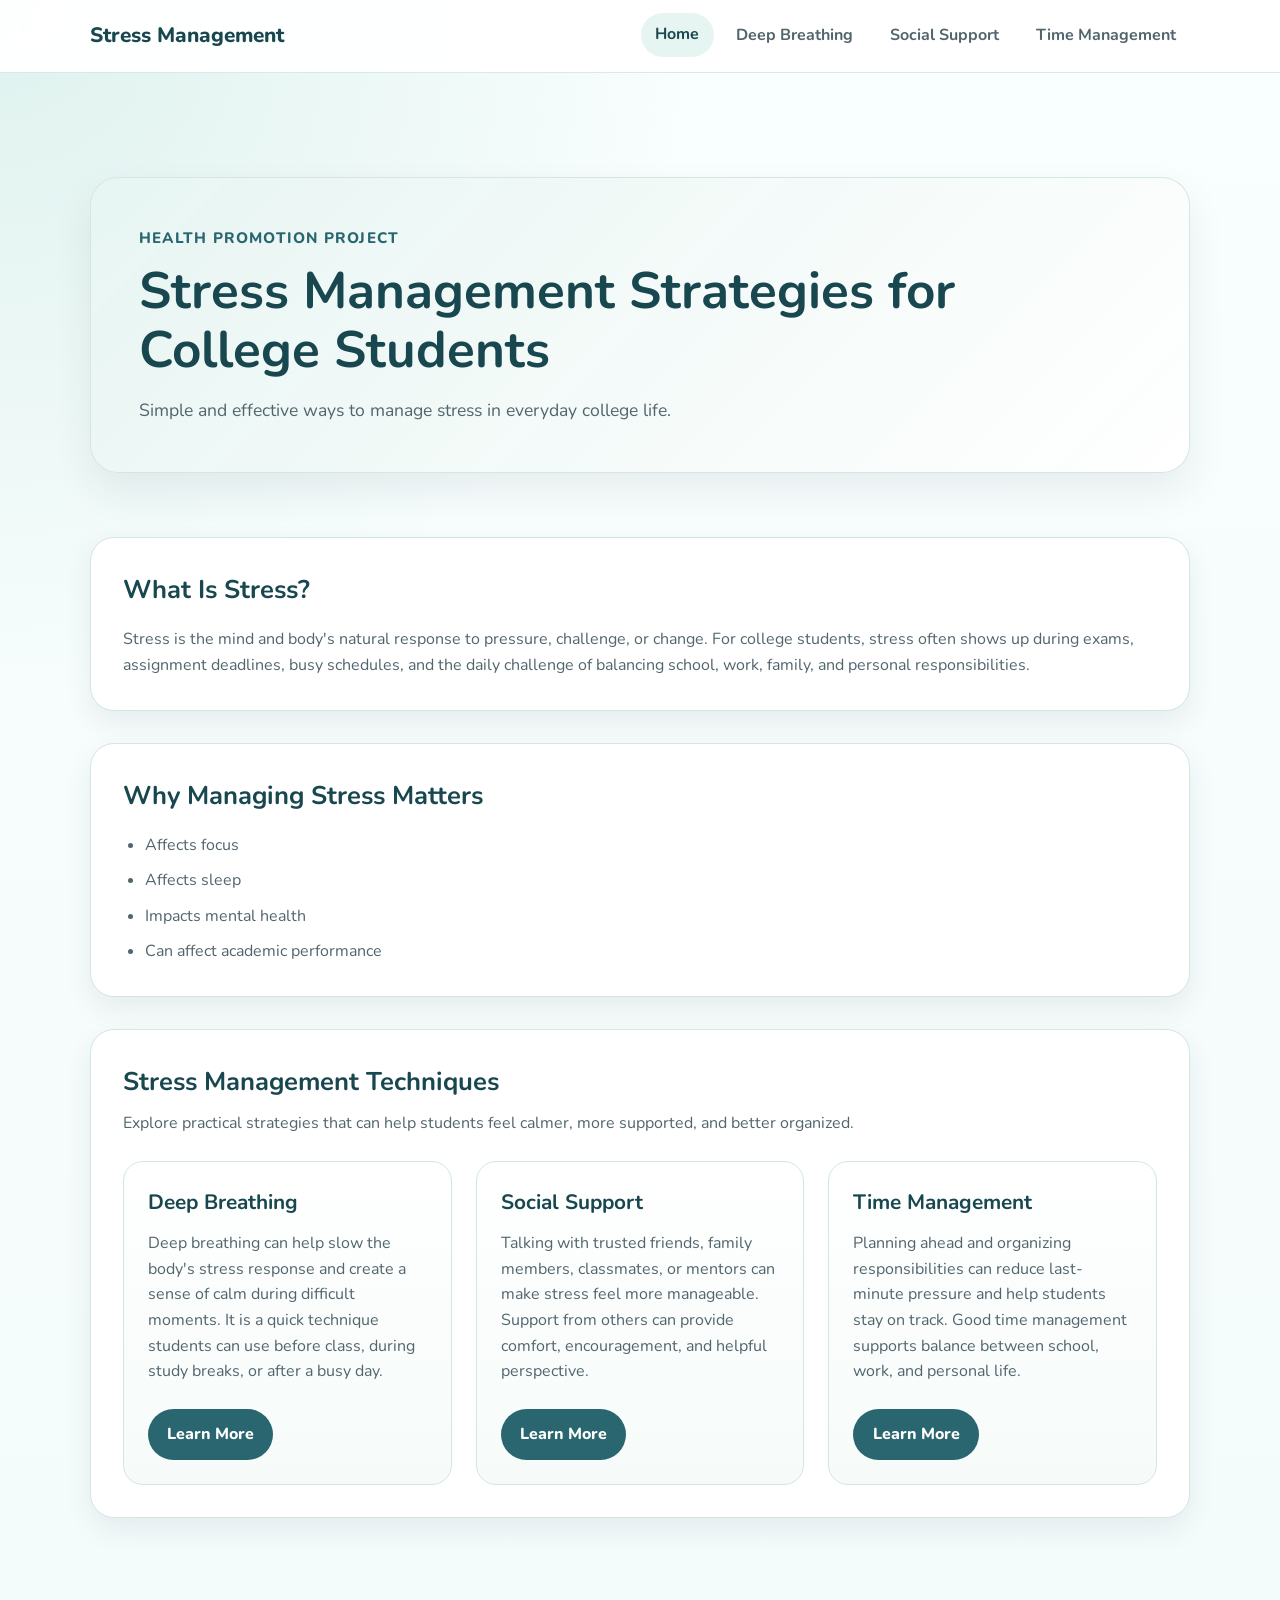
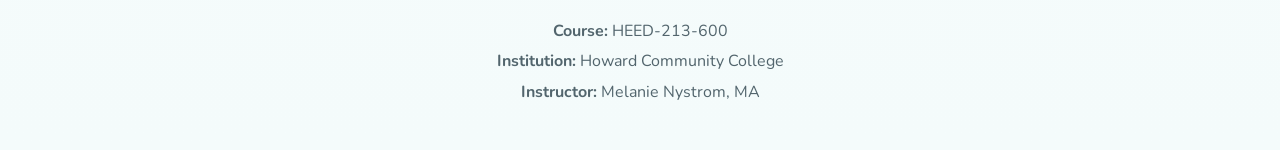
==== index.html @ 4a0eb210 "Add stress management homepage and styles Add new homepage (index.html) and stylesheet (style.css) f" ====
<!DOCTYPE html>
<html lang="en">
<head>
  <meta charset="UTF-8">
  <meta name="viewport" content="width=device-width, initial-scale=1.0">
  <title>Stress Management | Home</title>
  <link rel="preconnect" href="https://fonts.googleapis.com">
  <link rel="preconnect" href="https://fonts.gstatic.com" crossorigin>
  <link href="https://fonts.googleapis.com/css2?family=Nunito:wght@400;600;700;800&display=swap" rel="stylesheet">
  <link rel="stylesheet" href="style.css">
</head>
<body>
  <header class="site-header">
    <nav class="navbar">
      <a class="site-title" href="index.html">Stress Management</a>
      <ul class="nav-links">
        <li><a class="active" href="index.html">Home</a></li>
        <li><a href="deep-breathing.html">Deep Breathing</a></li>
        <li><a href="social-support.html">Social Support</a></li>
        <li><a href="time-management.html">Time Management</a></li>
      </ul>
    </nav>
  </header>

  <main>
    <section class="hero">
      <div class="hero-content">
        <p class="eyebrow">Health Promotion Project</p>
        <h1>Stress Management Strategies for College Students</h1>
        <p class="hero-subtitle">Simple and effective ways to manage stress in everyday college life.</p>
      </div>
    </section>

    <section class="content-section intro-section">
      <div class="section-heading">
        <h2>What Is Stress?</h2>
      </div>
      <p>
        Stress is the mind and body's natural response to pressure, challenge, or change. For college students,
        stress often shows up during exams, assignment deadlines, busy schedules, and the daily challenge of
        balancing school, work, family, and personal responsibilities.
      </p>
    </section>

    <section class="content-section reasons-section">
      <div class="section-heading">
        <h2>Why Managing Stress Matters</h2>
      </div>
      <ul class="impact-list">
        <li>Affects focus</li>
        <li>Affects sleep</li>
        <li>Impacts mental health</li>
        <li>Can affect academic performance</li>
      </ul>
    </section>

    <section class="content-section techniques-section">
      <div class="section-heading">
        <h2>Stress Management Techniques</h2>
        <p>Explore practical strategies that can help students feel calmer, more supported, and better organized.</p>
      </div>

      <div class="card-grid">
        <article class="technique-card">
          <h3>Deep Breathing</h3>
          <p>
            Deep breathing can help slow the body's stress response and create a sense of calm during difficult
            moments. It is a quick technique students can use before class, during study breaks, or after a busy day.
          </p>
          <a class="button-link" href="deep-breathing.html">Learn More</a>
        </article>

        <article class="technique-card">
          <h3>Social Support</h3>
          <p>
            Talking with trusted friends, family members, classmates, or mentors can make stress feel more manageable.
            Support from others can provide comfort, encouragement, and helpful perspective.
          </p>
          <a class="button-link" href="social-support.html">Learn More</a>
        </article>

        <article class="technique-card">
          <h3>Time Management</h3>
          <p>
            Planning ahead and organizing responsibilities can reduce last-minute pressure and help students stay on
            track. Good time management supports balance between school, work, and personal life.
          </p>
          <a class="button-link" href="time-management.html">Learn More</a>
        </article>
      </div>
    </section>
  </main>

  <footer class="site-footer">
    <p><strong>Course:</strong> HEED-213-600</p>
    <p><strong>Institution:</strong> Howard Community College</p>
    <p><strong>Instructor:</strong> Melanie Nystrom, MA</p>
  </footer>
</body>
</html>
---- style.css ----
:root {
  --bg-color: #f4fbfb;
  --surface-color: #ffffff;
  --surface-soft: #e7f5f2;
  --primary-color: #2a6670;
  --primary-dark: #18474f;
  --accent-color: #7ec6b5;
  --text-color: #22323a;
  --muted-text: #52656d;
  --border-color: #d3e6e2;
  --shadow-color: rgba(34, 50, 58, 0.08);
  --max-width: 1100px;
}

* {
  box-sizing: border-box;
}

html {
  scroll-behavior: smooth;
}

body {
  margin: 0;
  font-family: "Nunito", sans-serif;
  background:
    radial-gradient(circle at top left, rgba(126, 198, 181, 0.22), transparent 32%),
    linear-gradient(180deg, #f9fefe 0%, var(--bg-color) 100%);
  color: var(--text-color);
  line-height: 1.6;
}

a {
  color: inherit;
  text-decoration: none;
}

.site-header {
  position: sticky;
  top: 0;
  z-index: 1000;
  background: rgba(255, 255, 255, 0.94);
  backdrop-filter: blur(8px);
  border-bottom: 1px solid rgba(211, 230, 226, 0.85);
}

.navbar {
  width: min(100% - 2rem, var(--max-width));
  margin: 0 auto;
  min-height: 72px;
  display: flex;
  align-items: center;
  justify-content: space-between;
  gap: 1.5rem;
}

.site-title {
  font-size: 1.3rem;
  font-weight: 800;
  color: var(--primary-dark);
}

.nav-links {
  display: flex;
  align-items: center;
  gap: 0.5rem;
  list-style: none;
  margin: 0;
  padding: 0;
  flex-wrap: wrap;
  justify-content: flex-end;
}

.nav-links a {
  display: inline-block;
  padding: 0.6rem 0.9rem;
  border-radius: 999px;
  font-weight: 700;
  color: var(--muted-text);
  transition: background-color 0.2s ease, color 0.2s ease, transform 0.2s ease;
}

.nav-links a:hover,
.nav-links a:focus-visible,
.nav-links a.active {
  background-color: var(--surface-soft);
  color: var(--primary-dark);
  transform: translateY(-1px);
}

main {
  width: min(100% - 2rem, var(--max-width));
  margin: 0 auto;
  padding: 2rem 0 4rem;
}

.hero {
  padding: 4.5rem 0 2rem;
}

.hero-content {
  background: linear-gradient(135deg, rgba(231, 245, 242, 0.96), rgba(255, 255, 255, 0.98));
  border: 1px solid rgba(211, 230, 226, 0.95);
  border-radius: 28px;
  padding: 3rem;
  box-shadow: 0 18px 38px var(--shadow-color);
}

.eyebrow {
  margin: 0 0 0.75rem;
  font-size: 0.95rem;
  font-weight: 800;
  letter-spacing: 0.08em;
  text-transform: uppercase;
  color: var(--primary-color);
}

.hero h1 {
  margin: 0;
  font-size: clamp(2.1rem, 4vw, 3.4rem);
  line-height: 1.15;
  color: var(--primary-dark);
}

.hero-subtitle {
  max-width: 42rem;
  margin: 1rem 0 0;
  font-size: 1.1rem;
  color: var(--muted-text);
}

.content-section {
  margin-top: 2rem;
  padding: 2rem;
  background-color: var(--surface-color);
  border: 1px solid var(--border-color);
  border-radius: 24px;
  box-shadow: 0 12px 28px var(--shadow-color);
}

.section-heading {
  margin-bottom: 1rem;
}

.section-heading h2 {
  margin: 0 0 0.5rem;
  font-size: 1.6rem;
  color: var(--primary-dark);
}

.section-heading p,
.content-section p {
  margin: 0;
  color: var(--muted-text);
}

.impact-list {
  margin: 1rem 0 0;
  padding-left: 1.4rem;
  color: var(--muted-text);
}

.impact-list li + li {
  margin-top: 0.6rem;
}

.card-grid {
  display: grid;
  grid-template-columns: repeat(3, minmax(0, 1fr));
  gap: 1.5rem;
  margin-top: 1.5rem;
}

.technique-card {
  display: flex;
  flex-direction: column;
  padding: 1.5rem;
  background: linear-gradient(180deg, #ffffff 0%, #f6fbfa 100%);
  border: 1px solid var(--border-color);
  border-radius: 20px;
  min-height: 100%;
}

.technique-card h3 {
  margin: 0 0 0.75rem;
  font-size: 1.3rem;
  color: var(--primary-dark);
}

.technique-card p {
  margin: 0 0 1.5rem;
  color: var(--muted-text);
  flex-grow: 1;
}

.button-link {
  align-self: flex-start;
  padding: 0.8rem 1.2rem;
  border-radius: 999px;
  background-color: var(--primary-color);
  color: #ffffff;
  font-weight: 800;
  transition: background-color 0.2s ease, transform 0.2s ease, box-shadow 0.2s ease;
}

.button-link:hover,
.button-link:focus-visible {
  background-color: var(--primary-dark);
  transform: translateY(-2px);
  box-shadow: 0 10px 20px rgba(24, 71, 79, 0.18);
}

.site-footer {
  padding: 2rem 1rem 2.5rem;
  text-align: center;
  color: var(--muted-text);
}

.site-footer p {
  margin: 0.3rem 0;
}

@media (max-width: 860px) {
  .navbar {
    padding: 0.9rem 0;
    flex-direction: column;
    align-items: flex-start;
  }

  .nav-links {
    width: 100%;
    justify-content: flex-start;
  }

  .hero {
    padding-top: 3rem;
  }

  .hero-content,
  .content-section {
    padding: 1.6rem;
  }

  .card-grid {
    grid-template-columns: 1fr;
  }
}

@media (max-width: 520px) {
  main {
    width: min(100% - 1.2rem, var(--max-width));
    padding-bottom: 3rem;
  }

  .nav-links {
    gap: 0.3rem;
  }

  .nav-links a {
    padding: 0.55rem 0.75rem;
    font-size: 0.95rem;
  }

  .hero-content {
    border-radius: 22px;
  }

  .content-section {
    border-radius: 20px;
  }
}
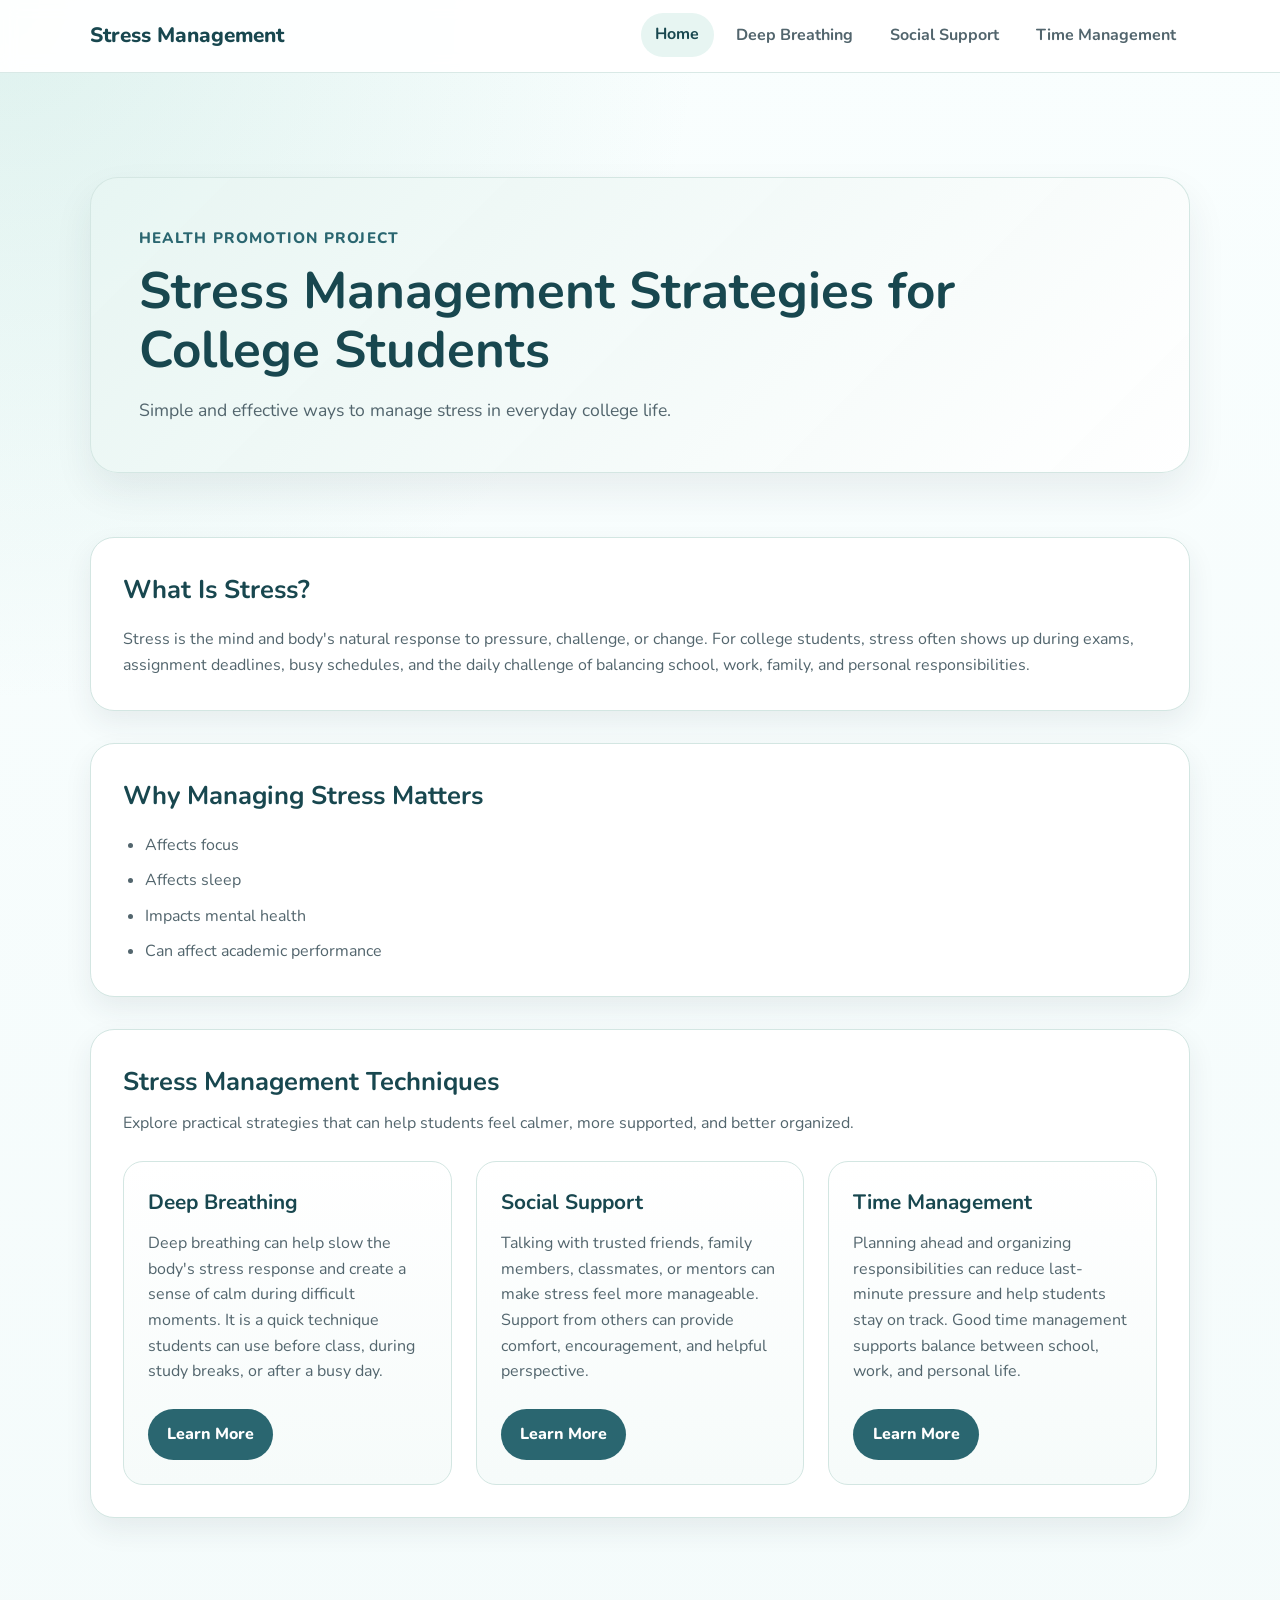
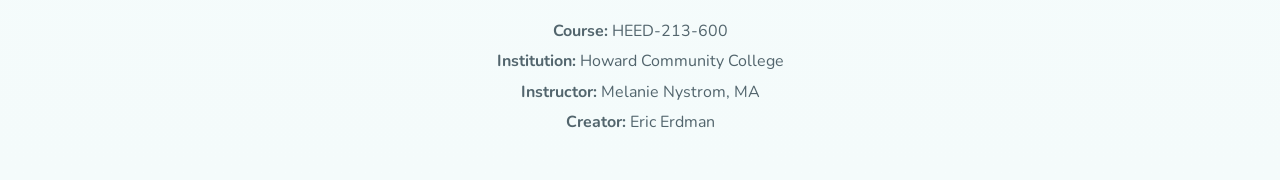
==== commit 1ca8510a: "Add creator credit to footer of pages Add a <p><strong>Creator:</strong> Eric Erdman</p> line to the" ====
--- a/index.html
+++ b/index.html
@@ -7,7 +7,7 @@
   <link rel="preconnect" href="https://fonts.googleapis.com">
   <link rel="preconnect" href="https://fonts.gstatic.com" crossorigin>
   <link href="https://fonts.googleapis.com/css2?family=Nunito:wght@400;600;700;800&display=swap" rel="stylesheet">
-  <link rel="stylesheet" href="style.css">
+  <link rel="stylesheet" href="styles/style.css">
 </head>
 <body>
   <header class="site-header">
@@ -15,9 +15,9 @@
       <a class="site-title" href="index.html">Stress Management</a>
       <ul class="nav-links">
         <li><a class="active" href="index.html">Home</a></li>
-        <li><a href="deep-breathing.html">Deep Breathing</a></li>
-        <li><a href="social-support.html">Social Support</a></li>
-        <li><a href="time-management.html">Time Management</a></li>
+        <li><a href="pages/deep-breathing.html">Deep Breathing</a></li>
+        <li><a href="pages/social-support.html">Social Support</a></li>
+        <li><a href="pages/time-management.html">Time Management</a></li>
       </ul>
     </nav>
   </header>
@@ -67,7 +67,7 @@
             Deep breathing can help slow the body's stress response and create a sense of calm during difficult
             moments. It is a quick technique students can use before class, during study breaks, or after a busy day.
           </p>
-          <a class="button-link" href="deep-breathing.html">Learn More</a>
+          <a class="button-link" href="pages/deep-breathing.html">Learn More</a>
         </article>
 
         <article class="technique-card">
@@ -76,7 +76,7 @@
             Talking with trusted friends, family members, classmates, or mentors can make stress feel more manageable.
             Support from others can provide comfort, encouragement, and helpful perspective.
           </p>
-          <a class="button-link" href="social-support.html">Learn More</a>
+          <a class="button-link" href="pages/social-support.html">Learn More</a>
         </article>
 
         <article class="technique-card">
@@ -85,7 +85,7 @@
             Planning ahead and organizing responsibilities can reduce last-minute pressure and help students stay on
             track. Good time management supports balance between school, work, and personal life.
           </p>
-          <a class="button-link" href="time-management.html">Learn More</a>
+          <a class="button-link" href="pages/time-management.html">Learn More</a>
         </article>
       </div>
     </section>
@@ -95,6 +95,7 @@
     <p><strong>Course:</strong> HEED-213-600</p>
     <p><strong>Institution:</strong> Howard Community College</p>
     <p><strong>Instructor:</strong> Melanie Nystrom, MA</p>
+    <p><strong>Creator:</strong> Eric Erdman</p>
   </footer>
 </body>
 </html>
--- a/styles/style.css
+++ b/styles/style.css
@@ -0,0 +1,322 @@
+:root {
+  --bg-color: #f4fbfb;
+  --surface-color: #ffffff;
+  --surface-soft: #e7f5f2;
+  --primary-color: #2a6670;
+  --primary-dark: #18474f;
+  --accent-color: #7ec6b5;
+  --text-color: #22323a;
+  --muted-text: #52656d;
+  --border-color: #d3e6e2;
+  --shadow-color: rgba(34, 50, 58, 0.08);
+  --max-width: 1100px;
+}
+
+* {
+  box-sizing: border-box;
+}
+
+html {
+  scroll-behavior: smooth;
+}
+
+body {
+  margin: 0;
+  font-family: "Nunito", sans-serif;
+  background:
+    radial-gradient(circle at top left, rgba(126, 198, 181, 0.22), transparent 32%),
+    linear-gradient(180deg, #f9fefe 0%, var(--bg-color) 100%);
+  color: var(--text-color);
+  line-height: 1.6;
+}
+
+a {
+  color: inherit;
+  text-decoration: none;
+}
+
+.site-header {
+  position: sticky;
+  top: 0;
+  z-index: 1000;
+  background: rgba(255, 255, 255, 0.94);
+  backdrop-filter: blur(8px);
+  border-bottom: 1px solid rgba(211, 230, 226, 0.85);
+}
+
+.navbar {
+  width: min(100% - 2rem, var(--max-width));
+  margin: 0 auto;
+  min-height: 72px;
+  display: flex;
+  align-items: center;
+  justify-content: space-between;
+  gap: 1.5rem;
+}
+
+.site-title {
+  font-size: 1.3rem;
+  font-weight: 800;
+  color: var(--primary-dark);
+}
+
+.nav-links {
+  display: flex;
+  align-items: center;
+  gap: 0.5rem;
+  list-style: none;
+  margin: 0;
+  padding: 0;
+  flex-wrap: wrap;
+  justify-content: flex-end;
+}
+
+.nav-links a {
+  display: inline-block;
+  padding: 0.6rem 0.9rem;
+  border-radius: 999px;
+  font-weight: 700;
+  color: var(--muted-text);
+  transition: background-color 0.2s ease, color 0.2s ease, transform 0.2s ease;
+}
+
+.nav-links a:hover,
+.nav-links a:focus-visible,
+.nav-links a.active {
+  background-color: var(--surface-soft);
+  color: var(--primary-dark);
+  transform: translateY(-1px);
+}
+
+main {
+  width: min(100% - 2rem, var(--max-width));
+  margin: 0 auto;
+  padding: 2rem 0 4rem;
+}
+
+.hero {
+  padding: 4.5rem 0 2rem;
+}
+
+.hero-content {
+  background: linear-gradient(135deg, rgba(231, 245, 242, 0.96), rgba(255, 255, 255, 0.98));
+  border: 1px solid rgba(211, 230, 226, 0.95);
+  border-radius: 28px;
+  padding: 3rem;
+  box-shadow: 0 18px 38px var(--shadow-color);
+}
+
+.eyebrow {
+  margin: 0 0 0.75rem;
+  font-size: 0.95rem;
+  font-weight: 800;
+  letter-spacing: 0.08em;
+  text-transform: uppercase;
+  color: var(--primary-color);
+}
+
+.hero h1 {
+  margin: 0;
+  font-size: clamp(2.1rem, 4vw, 3.4rem);
+  line-height: 1.15;
+  color: var(--primary-dark);
+}
+
+.hero-subtitle {
+  max-width: 42rem;
+  margin: 1rem 0 0;
+  font-size: 1.1rem;
+  color: var(--muted-text);
+}
+
+.content-section {
+  margin-top: 2rem;
+  padding: 2rem;
+  background-color: var(--surface-color);
+  border: 1px solid var(--border-color);
+  border-radius: 24px;
+  box-shadow: 0 12px 28px var(--shadow-color);
+}
+
+.section-heading {
+  margin-bottom: 1rem;
+}
+
+.section-heading h2 {
+  margin: 0 0 0.5rem;
+  font-size: 1.6rem;
+  color: var(--primary-dark);
+}
+
+.section-heading p,
+.content-section p {
+  margin: 0;
+  color: var(--muted-text);
+}
+
+.page-title-block h1 {
+  margin: 0 0 0.75rem;
+  font-size: clamp(2rem, 4vw, 3rem);
+  line-height: 1.15;
+  color: var(--primary-dark);
+}
+
+.page-title-block p {
+  max-width: 44rem;
+}
+
+.impact-list {
+  margin: 1rem 0 0;
+  padding-left: 1.4rem;
+  color: var(--muted-text);
+}
+
+.impact-list li + li {
+  margin-top: 0.6rem;
+}
+
+.step-list {
+  margin: 1rem 0 0;
+  padding-left: 1.4rem;
+  color: var(--muted-text);
+}
+
+.step-list li + li {
+  margin-top: 0.8rem;
+}
+
+.card-grid {
+  display: grid;
+  grid-template-columns: repeat(3, minmax(0, 1fr));
+  gap: 1.5rem;
+  margin-top: 1.5rem;
+}
+
+.technique-card {
+  display: flex;
+  flex-direction: column;
+  padding: 1.5rem;
+  background: linear-gradient(180deg, #ffffff 0%, #f6fbfa 100%);
+  border: 1px solid var(--border-color);
+  border-radius: 20px;
+  min-height: 100%;
+}
+
+.technique-card h3 {
+  margin: 0 0 0.75rem;
+  font-size: 1.3rem;
+  color: var(--primary-dark);
+}
+
+.technique-card p {
+  margin: 0 0 1.5rem;
+  color: var(--muted-text);
+  flex-grow: 1;
+}
+
+.button-link {
+  align-self: flex-start;
+  padding: 0.8rem 1.2rem;
+  border-radius: 999px;
+  background-color: var(--primary-color);
+  color: #ffffff;
+  font-weight: 800;
+  transition: background-color 0.2s ease, transform 0.2s ease, box-shadow 0.2s ease;
+}
+
+.button-link:hover,
+.button-link:focus-visible {
+  background-color: var(--primary-dark);
+  transform: translateY(-2px);
+  box-shadow: 0 10px 20px rgba(24, 71, 79, 0.18);
+}
+
+.site-footer {
+  padding: 2rem 1rem 2.5rem;
+  text-align: center;
+  color: var(--muted-text);
+}
+
+.site-footer p {
+  margin: 0.3rem 0;
+}
+
+.video-placeholder {
+  display: grid;
+  place-items: center;
+  min-height: 260px;
+  margin-top: 1.25rem;
+  padding: 1.5rem;
+  border: 2px dashed var(--border-color);
+  border-radius: 20px;
+  background: linear-gradient(180deg, rgba(231, 245, 242, 0.7) 0%, rgba(255, 255, 255, 0.95) 100%);
+  color: var(--muted-text);
+  text-align: center;
+}
+
+.video-embed {
+  margin-top: 1.25rem;
+  border: 1px solid var(--border-color);
+  border-radius: 20px;
+  overflow: hidden;
+  background-color: #000000;
+  box-shadow: 0 12px 28px var(--shadow-color);
+  aspect-ratio: 16 / 9;
+}
+
+.video-embed iframe {
+  display: block;
+  width: 100%;
+  height: 100%;
+  border: 0;
+}
+
+@media (max-width: 860px) {
+  .navbar {
+    padding: 0.9rem 0;
+    flex-direction: column;
+    align-items: flex-start;
+  }
+
+  .nav-links {
+    width: 100%;
+    justify-content: flex-start;
+  }
+
+  .hero {
+    padding-top: 3rem;
+  }
+
+  .hero-content,
+  .content-section {
+    padding: 1.6rem;
+  }
+
+  .card-grid {
+    grid-template-columns: 1fr;
+  }
+}
+
+@media (max-width: 520px) {
+  main {
+    width: min(100% - 1.2rem, var(--max-width));
+    padding-bottom: 3rem;
+  }
+
+  .nav-links {
+    gap: 0.3rem;
+  }
+
+  .nav-links a {
+    padding: 0.55rem 0.75rem;
+    font-size: 0.95rem;
+  }
+
+  .hero-content {
+    border-radius: 22px;
+  }
+
+  .content-section {
+    border-radius: 20px;
+  }
+}
